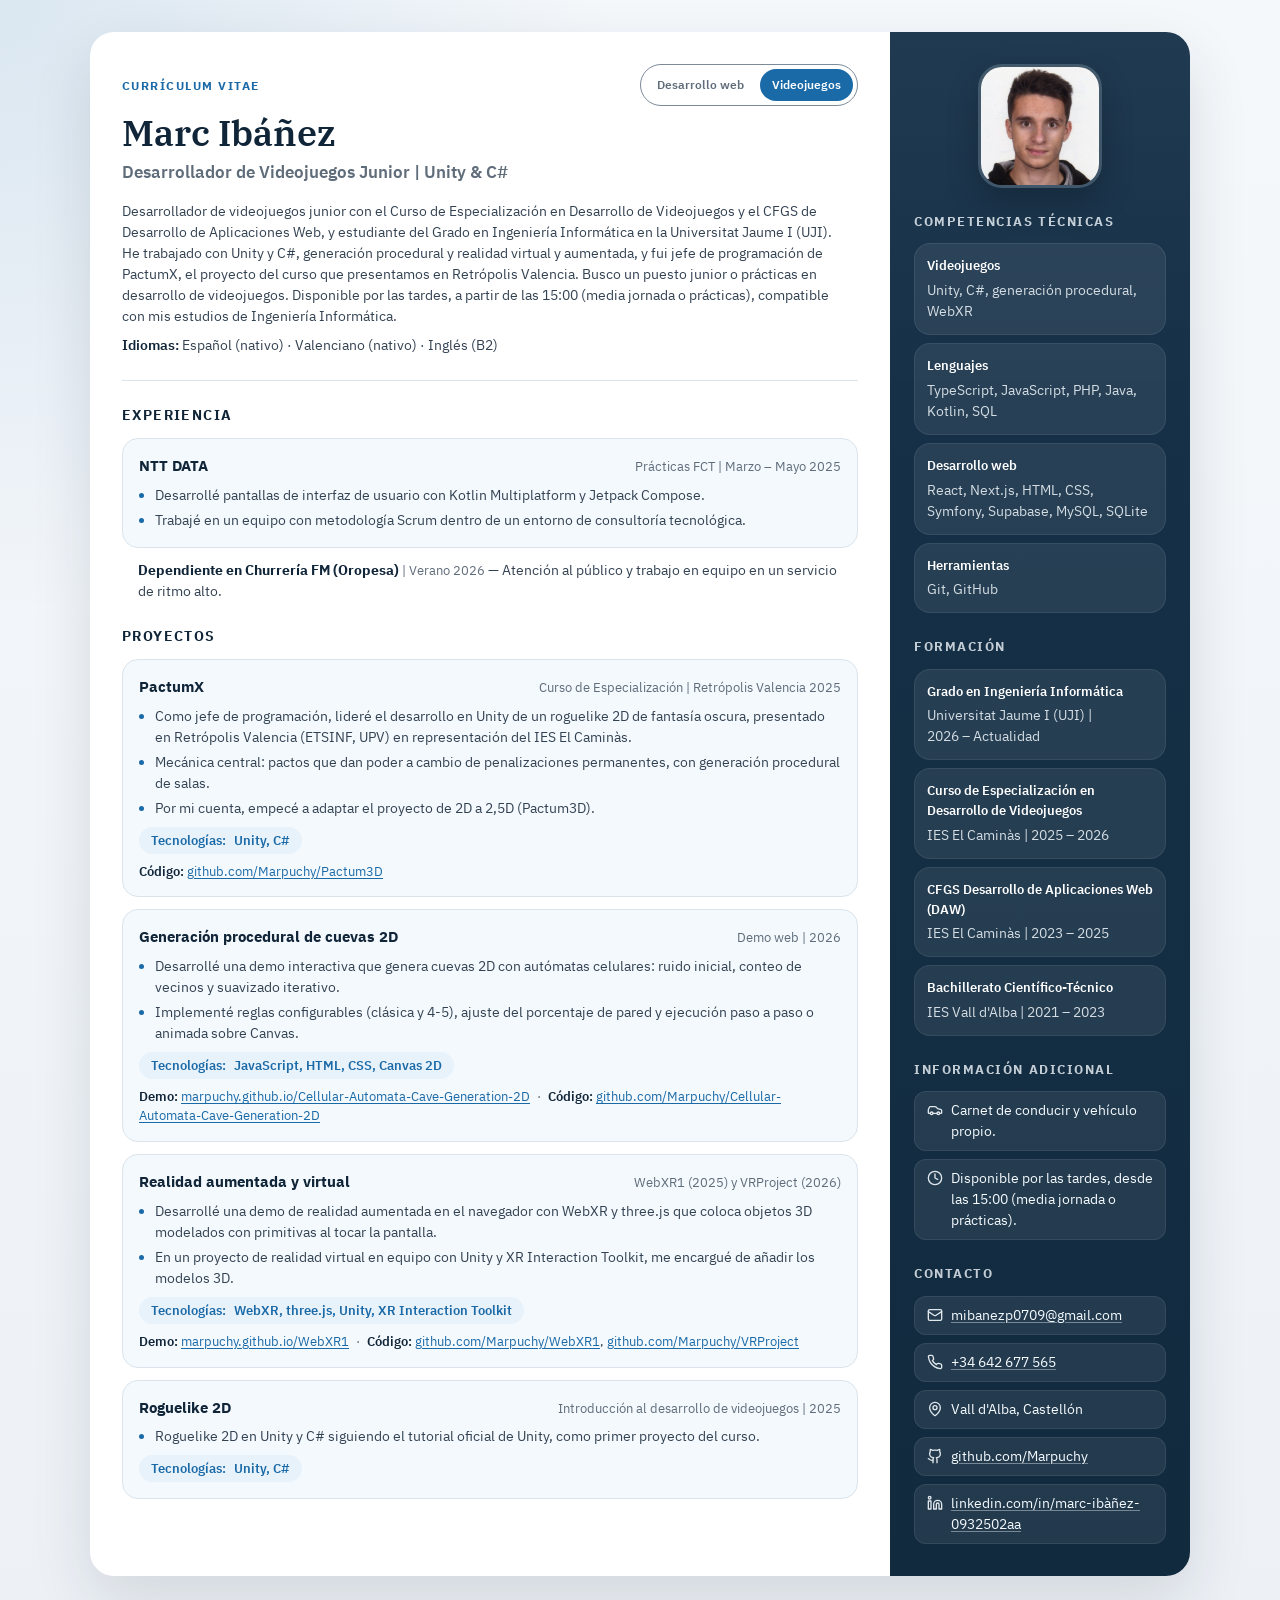
==== videojuegos/index.html @ 7da6ec4f "Genera el CV desde data/cv.json con versiones web y videojuegos - data/cv.json como fuente única (te" ====
<!DOCTYPE html>
<html lang="es">
<head>
    <meta charset="UTF-8">
    <meta name="viewport" content="width=device-width, initial-scale=1.0">
    <meta name="description" content="Currículum de Marc Ibáñez, desarrollador de videojuegos junior (Unity, C#, generación procedural, WebXR).">
    <title>Currículum | Marc Ibáñez – Desarrollador de videojuegos junior</title>
    <link rel="preload" href="../fonts/ibm-plex-sans-latin-400-normal.woff2" as="font" type="font/woff2" crossorigin>
    <link rel="stylesheet" href="../styles.css">
</head>
<body>
<!-- Generado por build.js a partir de data/cv.json: no editar a mano.
     El orden del DOM es el orden de lectura del PDF (ATS). -->
<main class="resume">
    <div class="content">
        <header class="hero">
            <div class="hero-top">
                <p class="eyebrow">Currículum Vitae</p>
                <nav class="version-switcher" aria-label="Versión del currículum">
                    <a class="version-link" href="../.">Desarrollo web</a>
                    <a class="version-link" href="../videojuegos/" aria-current="page">Videojuegos</a>
                </nav>
            </div>

            <h1>Marc Ibáñez</h1>
            <p class="role">Desarrollador de Videojuegos Junior | Unity &amp; C#</p>
            <p class="summary">Desarrollador de videojuegos junior con el Curso de Especialización en Desarrollo de Videojuegos y el CFGS de Desarrollo de Aplicaciones Web, y estudiante del Grado en Ingeniería Informática en la Universitat Jaume I (UJI). He trabajado con Unity y C#, generación procedural y realidad virtual y aumentada, y fui jefe de programación de PactumX, el proyecto del curso que presentamos en Retrópolis Valencia. Busco un puesto junior o prácticas en desarrollo de videojuegos. Disponible por las tardes, a partir de las 15:00 (media jornada o prácticas), compatible con mis estudios de Ingeniería Informática.</p>
            <p class="spoken-languages"><strong>Idiomas:</strong> Español (nativo) · Valenciano (nativo) · Inglés (B2)</p>
        </header>

        <section class="section">
            <h2 class="section-title">Experiencia</h2>

            <article class="entry">
                <div class="entry-head">
                    <h3>NTT DATA</h3>
                    <span class="entry-meta">Prácticas FCT | Marzo – Mayo 2025</span>
                </div>
                <ul class="bullets">
                    <li>Desarrollé pantallas de interfaz de usuario con Kotlin Multiplatform y Jetpack Compose.</li>
                    <li>Trabajé en un equipo con metodología Scrum dentro de un entorno de consultoría tecnológica.</li>
                </ul>
            </article>

            <p class="entry-compact"><strong>Dependiente en Churrería FM (Oropesa)</strong> <span class="entry-meta">| Verano 2026</span> — Atención al público y trabajo en equipo en un servicio de ritmo alto.</p>
        </section>

        <section class="section">
            <h2 class="section-title">Proyectos</h2>

            <article class="entry">
                <div class="entry-head">
                    <h3>PactumX</h3>
                    <span class="entry-meta">Curso de Especialización | Retrópolis Valencia 2025</span>
                </div>
                <ul class="bullets">
                    <li>Como jefe de programación, lideré el desarrollo en Unity de un roguelike 2D de fantasía oscura, presentado en Retrópolis Valencia (ETSINF, UPV) en representación del IES El Caminàs.</li>
                    <li>Mecánica central: pactos que dan poder a cambio de penalizaciones permanentes, con generación procedural de salas.</li>
                    <li>Por mi cuenta, empecé a adaptar el proyecto de 2D a 2,5D (Pactum3D).</li>
                </ul>
                <p class="tech-line"><span class="tech-label">Tecnologías:</span> Unity, C#</p>
                <p class="links-line"><span class="link-label">Código:</span> <a href="https://github.com/Marpuchy/Pactum3D"><span class="nobr">github.com/Marpuchy/Pactum3D</span></a></p>
            </article>

            <article class="entry">
                <div class="entry-head">
                    <h3>Generación procedural de cuevas 2D</h3>
                    <span class="entry-meta">Demo web | 2026</span>
                </div>
                <ul class="bullets">
                    <li>Desarrollé una demo interactiva que genera cuevas 2D con autómatas celulares: ruido inicial, conteo de vecinos y suavizado iterativo.</li>
                    <li>Implementé reglas configurables (clásica y 4-5), ajuste del porcentaje de pared y ejecución paso a paso o animada sobre Canvas.</li>
                </ul>
                <p class="tech-line"><span class="tech-label">Tecnologías:</span> JavaScript, HTML, CSS, Canvas 2D</p>
                <p class="links-line"><span class="link-label">Demo:</span> <a href="https://marpuchy.github.io/Cellular-Automata-Cave-Generation-2D/"><span class="nobr">marpuchy.github.io/Cellular-Automata-Cave-Generation-2D</span></a> <span class="sep" aria-hidden="true">·</span> <span class="link-label">Código:</span> <a href="https://github.com/Marpuchy/Cellular-Automata-Cave-Generation-2D"><span class="nobr">github.com/Marpuchy/Cellular-Automata-Cave-Generation-2D</span></a></p>
            </article>

            <article class="entry">
                <div class="entry-head">
                    <h3>Realidad aumentada y virtual</h3>
                    <span class="entry-meta">WebXR1 (2025) y VRProject (2026)</span>
                </div>
                <ul class="bullets">
                    <li>Desarrollé una demo de realidad aumentada en el navegador con WebXR y three.js que coloca objetos 3D modelados con primitivas al tocar la pantalla.</li>
                    <li>En un proyecto de realidad virtual en equipo con Unity y XR Interaction Toolkit, me encargué de añadir los modelos 3D.</li>
                </ul>
                <p class="tech-line"><span class="tech-label">Tecnologías:</span> WebXR, three.js, Unity, XR Interaction Toolkit</p>
                <p class="links-line"><span class="link-label">Demo:</span> <a href="https://marpuchy.github.io/WebXR1/"><span class="nobr">marpuchy.github.io/WebXR1</span></a> <span class="sep" aria-hidden="true">·</span> <span class="link-label">Código:</span> <a href="https://github.com/Marpuchy/WebXR1"><span class="nobr">github.com/Marpuchy/WebXR1</span></a>, <a href="https://github.com/Marpuchy/VRProject"><span class="nobr">github.com/Marpuchy/VRProject</span></a></p>
            </article>

            <article class="entry">
                <div class="entry-head">
                    <h3>Roguelike 2D</h3>
                    <span class="entry-meta">Introducción al desarrollo de videojuegos | 2025</span>
                </div>
                <ul class="bullets">
                    <li>Roguelike 2D en Unity y C# siguiendo el tutorial oficial de Unity, como primer proyecto del curso.</li>
                </ul>
                <p class="tech-line"><span class="tech-label">Tecnologías:</span> Unity, C#</p>
            </article>
        </section>
    </div>

    <aside class="sidebar">
        <img src="../img.png" alt="Foto de perfil de Marc Ibáñez" class="profile-picture">

        <section class="panel">
            <h2 class="panel-title">Competencias técnicas</h2>
            <div class="skill-group">
                <h3>Videojuegos</h3>
                <p>Unity, C#, generación procedural, WebXR</p>
            </div>
            <div class="skill-group">
                <h3>Lenguajes</h3>
                <p>TypeScript, JavaScript, PHP, Java, Kotlin, SQL</p>
            </div>
            <div class="skill-group">
                <h3>Desarrollo web</h3>
                <p>React, Next.js, HTML, CSS, Symfony, Supabase, MySQL, SQLite</p>
            </div>
            <div class="skill-group">
                <h3>Herramientas</h3>
                <p>Git, GitHub</p>
            </div>
        </section>

        <section class="panel">
            <h2 class="panel-title">Formación</h2>
            <div class="study">
                <h3>Grado en Ingeniería Informática</h3>
                <p>Universitat Jaume I (UJI) | <span class="dates">2026 – Actualidad</span></p>
            </div>
            <div class="study">
                <h3>Curso de Especialización en Desarrollo de Videojuegos</h3>
                <p>IES El Caminàs | <span class="dates">2025 – 2026</span></p>
            </div>
            <div class="study">
                <h3>CFGS Desarrollo de Aplicaciones Web (DAW)</h3>
                <p>IES El Caminàs | <span class="dates">2023 – 2025</span></p>
            </div>
            <div class="study">
                <h3>Bachillerato Científico-Técnico</h3>
                <p>IES Vall d'Alba | <span class="dates">2021 – 2023</span></p>
            </div>
        </section>

        <section class="panel">
            <h2 class="panel-title">Información adicional</h2>
            <ul class="info-list">
                <li class="contact-item"><svg class="icon" aria-hidden="true" viewBox="0 0 24 24"><path d="M19 17h2c.6 0 1-.4 1-1v-3c0-.9-.7-1.7-1.5-1.9C18.7 10.6 16 10 16 10s-1.3-1.4-2.2-2.3c-.5-.4-1.1-.7-1.8-.7H5c-.6 0-1.1.4-1.4.9l-1.4 2.9A3.7 3.7 0 0 0 2 12v4c0 .6.4 1 1 1h2"/><circle cx="7" cy="17" r="2"/><path d="M9 17h6"/><circle cx="17" cy="17" r="2"/></svg><span>Carnet de conducir y vehículo propio.</span></li>
                <li class="contact-item"><svg class="icon" aria-hidden="true" viewBox="0 0 24 24"><circle cx="12" cy="12" r="10"/><polyline points="12 6 12 12 16 14"/></svg><span>Disponible por las tardes, desde las 15:00 (media jornada o prácticas).</span></li>
            </ul>
        </section>

        <section class="panel">
            <h2 class="panel-title">Contacto</h2>
            <ul class="info-list contact-list">
                <li class="contact-item"><svg class="icon" aria-hidden="true" viewBox="0 0 24 24"><rect width="20" height="16" x="2" y="4" rx="2"/><path d="m22 7-8.97 5.7a1.94 1.94 0 0 1-2.06 0L2 7"/></svg><a href="mailto:mibanezp0709@gmail.com">mibanezp0709@gmail.com</a></li>
                <li class="contact-item"><svg class="icon" aria-hidden="true" viewBox="0 0 24 24"><path d="M22 16.92v3a2 2 0 0 1-2.18 2 19.79 19.79 0 0 1-8.63-3.07 19.5 19.5 0 0 1-6-6 19.79 19.79 0 0 1-3.07-8.67A2 2 0 0 1 4.11 2h3a2 2 0 0 1 2 1.72 12.84 12.84 0 0 0 .7 2.81 2 2 0 0 1-.45 2.11L8.09 9.91a16 16 0 0 0 6 6l1.27-1.27a2 2 0 0 1 2.11-.45 12.84 12.84 0 0 0 2.81.7A2 2 0 0 1 22 16.92z"/></svg><a href="tel:+34642677565">+34 642 677 565</a></li>
                <li class="contact-item"><svg class="icon" aria-hidden="true" viewBox="0 0 24 24"><path d="M20 10c0 4.993-5.539 10.193-7.399 11.799a1 1 0 0 1-1.202 0C9.539 20.193 4 14.993 4 10a8 8 0 0 1 16 0"/><circle cx="12" cy="10" r="3"/></svg><span>Vall d'Alba, Castellón</span></li>
                <li class="contact-item"><svg class="icon" aria-hidden="true" viewBox="0 0 24 24"><path d="M15 22v-4a4.8 4.8 0 0 0-1-3.5c3 0 6-2 6-5.5.08-1.25-.27-2.48-1-3.5.28-1.15.28-2.35 0-3.5 0 0-1 0-3 1.5-2.64-.5-5.36-.5-8 0C6 2 5 2 5 2c-.3 1.15-.3 2.35 0 3.5A5.403 5.403 0 0 0 4 9c0 3.5 3 5.5 6 5.5-.39.49-.68 1.05-.85 1.65-.17.6-.22 1.23-.15 1.85v4"/><path d="M9 18c-4.51 2-5-2-7-2"/></svg><a href="https://github.com/Marpuchy"><span class="nobr">github.com/</span><wbr><span class="nobr">Marpuchy</span></a></li>
                <li class="contact-item"><svg class="icon" aria-hidden="true" viewBox="0 0 24 24"><path d="M16 8a6 6 0 0 1 6 6v7h-4v-7a2 2 0 0 0-2-2 2 2 0 0 0-2 2v7h-4v-7a6 6 0 0 1 6-6z"/><rect width="4" height="12" x="2" y="9"/><circle cx="4" cy="4" r="2"/></svg><a href="https://www.linkedin.com/in/marc-ib%C3%A0%C3%B1ez-0932502aa/"><span class="nobr">linkedin.com/</span><wbr><span class="nobr">in/</span><wbr><span class="nobr">marc-ibàñez-0932502aa</span></a></li>
            </ul>
        </section>
    </aside>
</main>
</body>
</html>
---- styles.css ----
/* Fuentes estáticas alojadas en el repo (OFL, ver fonts/OFL.txt). No usar Google Fonts:
   sirve fuentes variables que Chrome incrusta en el PDF como Type 3, peor para los ATS. */
@font-face {
    font-family: "IBM Plex Sans";
    font-style: normal;
    font-weight: 400;
    font-display: swap;
    src: url("fonts/ibm-plex-sans-latin-400-normal.woff2") format("woff2");
}

@font-face {
    font-family: "IBM Plex Sans";
    font-style: normal;
    font-weight: 600;
    font-display: swap;
    src: url("fonts/ibm-plex-sans-latin-600-normal.woff2") format("woff2");
}

@font-face {
    font-family: "IBM Plex Sans";
    font-style: normal;
    font-weight: 700;
    font-display: swap;
    src: url("fonts/ibm-plex-sans-latin-700-normal.woff2") format("woff2");
}

@font-face {
    font-family: "IBM Plex Serif";
    font-style: normal;
    font-weight: 600;
    font-display: swap;
    src: url("fonts/ibm-plex-serif-latin-600-normal.woff2") format("woff2");
}

/* Tokens: ver .claude/skills/curriculum-design-system/SKILL.md */
:root {
    --surface: #edf1f6;
    --paper: #ffffff;
    --panel-raised: #f4f9fd;
    --ink: #17212b;
    --ink-strong: #102538;
    --ink-body: #334252;
    --ink-muted: #5f6c7a;
    --border: #dbe4ec;
    --border-control: #7d8b99;
    --accent: #1b6aa8;
    --accent-soft: #e8f2fa;
    --focus: #1b6aa8;

    --sidebar: #17324a;
    --sidebar-end: #112a3e;
    --side-ink: #f6fbff;
    --side-ink-body: rgba(246, 251, 255, 0.84);
    --side-ink-muted: rgba(246, 251, 255, 0.78);
    --side-raised: rgba(255, 255, 255, 0.08);
    --side-border: rgba(255, 255, 255, 0.08);
    --side-accent: #8cc8f5;

    --print-side: #f3f6f9;
    --shadow: 0 24px 60px rgba(16, 31, 48, 0.12);
}

* {
    box-sizing: border-box;
    margin: 0;
    padding: 0;
}

html {
    font-size: 14px;
}

body {
    min-height: 100vh;
    padding: 32px;
    background:
        radial-gradient(circle at top left, rgba(27, 106, 168, 0.12), transparent 30%),
        linear-gradient(180deg, #f5f8fb 0%, var(--surface) 100%);
    color: var(--ink);
    font-family: "IBM Plex Sans", sans-serif;
    line-height: 1.5;
}

a {
    color: inherit;
    text-decoration: underline;
    text-decoration-color: currentColor;
    text-decoration-thickness: 1px;
    text-underline-offset: 2px;
}

:focus-visible {
    outline: 2px solid var(--focus);
    outline-offset: 2px;
    border-radius: 4px;
}

.resume {
    max-width: 1100px;
    margin: 0 auto;
    display: grid;
    grid-template-columns: minmax(0, 1fr) 300px;
    background: var(--paper);
    border-radius: 24px;
    overflow: hidden;
    box-shadow: var(--shadow);
}

/* ---------- Contenido principal ---------- */

.content {
    padding: 32px;
}

.hero {
    padding-bottom: 24px;
    border-bottom: 1px solid var(--border);
}

.hero-top {
    display: flex;
    align-items: center;
    justify-content: space-between;
    gap: 16px;
}

.eyebrow {
    color: var(--accent);
    font-size: 0.88rem;
    font-weight: 700;
    letter-spacing: 0.12em;
    text-transform: uppercase;
}

.version-switcher {
    display: inline-flex;
    align-items: center;
    gap: 4px;
    padding: 4px;
    border: 1px solid var(--border-control);
    border-radius: 999px;
    background: var(--paper);
}

.version-link {
    display: inline-flex;
    align-items: center;
    min-height: 32px;
    border-radius: 999px;
    padding: 4px 12px;
    color: var(--ink-muted);
    font-size: 0.86rem;
    font-weight: 600;
    text-decoration: none;
}

.version-link:hover {
    color: var(--accent);
    text-decoration: underline;
}

.version-link[aria-current="page"] {
    background: var(--accent);
    color: #ffffff;
    text-decoration: none;
}

.hero h1 {
    margin-top: 8px;
    font-family: "IBM Plex Serif", serif;
    font-size: 2.6rem;
    font-weight: 600;
    line-height: 1.05;
    color: var(--ink-strong);
}

.role {
    margin-top: 8px;
    font-size: 1.18rem;
    font-weight: 600;
    color: var(--ink-muted);
}

.summary {
    margin-top: 16px;
    max-width: 720px;
    color: var(--ink-body);
    font-size: 1rem;
}

.spoken-languages {
    margin-top: 8px;
    color: var(--ink-body);
}

.spoken-languages strong {
    font-weight: 600;
    color: var(--ink-strong);
}

.section {
    margin-top: 24px;
}

.section-title {
    margin-bottom: 12px;
    font-size: 1rem;
    font-weight: 700;
    letter-spacing: 0.1em;
    text-transform: uppercase;
    color: var(--ink-strong);
}

.entry {
    padding: 16px;
    border: 1px solid var(--border);
    border-radius: 16px;
    background: var(--panel-raised);
}

.entry + .entry {
    margin-top: 12px;
}

.entry-head {
    display: flex;
    align-items: baseline;
    justify-content: space-between;
    gap: 12px;
    margin-bottom: 8px;
}

.entry-head h3 {
    font-size: 1.04rem;
    font-weight: 700;
    color: var(--ink-strong);
}

.entry-meta {
    color: var(--ink-muted);
    font-size: 0.92rem;
    text-align: right;
    font-variant-numeric: tabular-nums;
}

.entry p {
    color: var(--ink-body);
}

.bullets {
    padding-left: 16px;
    color: var(--ink-body);
}

.bullets li + li {
    margin-top: 4px;
}

.bullets li::marker {
    color: var(--accent);
}

.links-line {
    margin-top: 8px;
    font-size: 0.9rem;
    overflow-wrap: anywhere;
}

.links-line a {
    color: var(--accent);
}

.link-label {
    font-weight: 600;
    color: var(--ink-strong);
}

.sep {
    margin: 0 4px;
    color: var(--ink-muted);
}

.entry-compact {
    margin-top: 12px;
    padding: 0 16px;
    color: var(--ink-body);
}

.entry-compact strong {
    font-weight: 700;
    color: var(--ink-strong);
}

.entry-compact .entry-meta {
    font-size: 0.92rem;
}

.entry .tech-line {
    margin-top: 8px;
    display: inline-flex;
    flex-wrap: wrap;
    gap: 4px 8px;
    padding: 4px 12px;
    border-radius: 999px;
    background: var(--accent-soft);
    color: var(--accent);
    font-size: 0.9rem;
    font-weight: 600;
}

.tech-label {
    white-space: nowrap;
}

/* ---------- Columna lateral ---------- */

.sidebar {
    background:
        linear-gradient(180deg, rgba(255, 255, 255, 0.04), transparent 24%),
        linear-gradient(180deg, var(--sidebar) 0%, var(--sidebar-end) 100%);
    color: var(--side-ink);
    padding: 32px 24px;
}

.sidebar :focus-visible {
    outline-color: var(--side-accent);
}

.profile-picture {
    width: 124px;
    height: 124px;
    border-radius: 24px;
    object-fit: cover;
    object-position: top;
    display: block;
    margin: 0 auto 24px;
    border: 3px solid rgba(255, 255, 255, 0.16);
    box-shadow: 0 14px 32px rgba(0, 0, 0, 0.22);
}

.panel + .panel {
    margin-top: 24px;
}

.panel-title {
    margin-bottom: 12px;
    font-size: 0.92rem;
    font-weight: 700;
    letter-spacing: 0.12em;
    text-transform: uppercase;
    color: var(--side-ink-muted);
}

.skill-group,
.study {
    padding: 12px;
    border-radius: 16px;
    background: var(--side-raised);
    border: 1px solid var(--side-border);
}

.skill-group + .skill-group,
.study + .study {
    margin-top: 8px;
}

.skill-group h3,
.study h3 {
    margin-bottom: 4px;
    font-size: 0.94rem;
    font-weight: 600;
    color: #ffffff;
}

.skill-group p,
.study p {
    color: var(--side-ink-body);
}

.dates {
    font-variant-numeric: tabular-nums;
    white-space: nowrap;
}

.info-list {
    list-style: none;
    display: grid;
    gap: 8px;
}

.info-list li {
    padding: 8px 12px;
    border: 1px solid var(--side-border);
    border-radius: 12px;
    background: var(--side-raised);
}

.contact-item {
    display: flex;
    align-items: flex-start;
    gap: 8px;
}

.contact-item a,
.contact-item span {
    min-width: 0;
}

.links-line a,
.contact-item a {
    overflow-wrap: anywhere;
}

.contact-item a {
    text-decoration-color: rgba(246, 251, 255, 0.4);
}

.icon {
    width: 16px;
    height: 16px;
    flex: 0 0 16px;
    fill: none;
    stroke: currentColor;
    stroke-width: 2;
    stroke-linecap: round;
    stroke-linejoin: round;
    margin-top: 2px;
    opacity: 0.9;
}

/* ---------- Responsive (solo pantalla: no debe afectar a la impresión) ---------- */

@media (pointer: coarse) {
    .version-link {
        min-height: 44px;
    }

    .contact-item a {
        display: inline-block;
        padding: 12px 0;
        margin: -12px 0;
    }
}

@media screen and (max-width: 900px) {
    body {
        padding: 16px;
    }

    .resume {
        grid-template-columns: minmax(0, 1fr);
    }

    .sidebar,
    .content {
        padding: 24px 16px;
    }

    .profile-picture {
        width: 112px;
        height: 112px;
    }
}

@media screen and (max-width: 640px) {
    html {
        font-size: 13px;
    }

    .hero-top {
        flex-direction: column-reverse;
        align-items: flex-start;
    }

    .hero h1 {
        font-size: 2.2rem;
    }

    .entry-head {
        flex-direction: column;
        gap: 4px;
    }

    .entry-meta {
        text-align: left;
    }
}

/* ---------- Impresión / PDF: A4, una página, dos columnas, fondo claro ---------- */

/* Margen 0 en @page: así Chrome no tiene hueco para imprimir encabezados/pies (fecha, URL)
   aunque estén activados en el diálogo. El margen real lo da el padding del body. */
@page {
    size: A4;
    margin: 0;
}

@media print {
    html {
        font-size: 8.4pt;
    }

    body {
        min-height: 0;
        padding: 12mm;
        background: #ffffff;
        line-height: 1.3;
    }

    a {
        text-decoration: none;
    }

    /* URL sin partir en el PDF: pdftotext borra el guion de final de línea y la URL llega rota al ATS */
    .nobr {
        white-space: nowrap;
    }

    .resume {
        /* Alto útil del A4 (297 − 2 × 12 mm) menos 1 mm de margen, para que el lateral llegue al pie */
        min-height: 272mm;
        max-width: none;
        grid-template-columns: minmax(0, 1fr) 60mm;
        column-gap: 6mm;
        border-radius: 0;
        box-shadow: none;
        overflow: visible;
    }

    .content {
        padding: 0;
    }

    .eyebrow,
    .version-switcher {
        display: none;
    }

    .hero {
        padding-bottom: 2.5mm;
    }

    .hero h1 {
        margin-top: 0;
        font-size: 23pt;
    }

    .role {
        margin-top: 1mm;
        font-size: 11.5pt;
    }

    .summary {
        margin-top: 2mm;
        max-width: none;
        font-size: 8.8pt;
    }

    .spoken-languages {
        margin-top: 1mm;
        font-size: 8.8pt;
    }

    .section {
        margin-top: 3.5mm;
    }

    .section-title,
    .panel-title {
        margin-bottom: 2mm;
        font-size: 9.5pt;
        letter-spacing: 0.06em;
        color: var(--ink-strong);
    }

    .entry {
        padding: 2mm 2.5mm;
        border: 0.5pt solid var(--border);
        border-radius: 2mm;
        background: #ffffff;
    }

    .entry + .entry {
        margin-top: 2mm;
    }

    .entry-head {
        margin-bottom: 1mm;
    }

    .entry-head h3 {
        font-size: 10pt;
    }

    .entry-meta {
        font-size: 8.5pt;
    }

    .bullets {
        padding-left: 3.5mm;
    }

    .bullets li + li {
        margin-top: 0.5mm;
    }

    /* Tecnologías y enlaces en el mismo párrafo para ahorrar líneas */
    .entry .links-line {
        display: inline;
        margin: 0;
        font-size: 8.2pt;
    }

    .entry .links-line::before {
        content: " · ";
        color: var(--ink-muted);
    }

    .entry-compact {
        margin-top: 2mm;
        padding: 0 3mm;
    }

    .entry-compact .entry-meta {
        font-size: inherit;
    }

    .entry .tech-line {
        display: inline;
        margin: 0;
        padding: 0;
        border-radius: 0;
        background: none;
        font-size: 8.2pt;
    }

    .entry .bullets {
        margin-bottom: 1mm;
    }

    .sidebar {
        background: var(--print-side);
        color: var(--ink);
        padding: 5mm 4mm;
        border-radius: 2mm;
        -webkit-print-color-adjust: exact;
        print-color-adjust: exact;
    }

    .profile-picture {
        width: 26mm;
        height: 26mm;
        margin-bottom: 4mm;
        border: 0;
        border-radius: 3mm;
        box-shadow: none;
    }

    .panel + .panel {
        margin-top: 4mm;
    }

    .skill-group,
    .study {
        padding: 0;
        border: 0;
        border-radius: 0;
        background: none;
    }

    .skill-group + .skill-group,
    .study + .study {
        margin-top: 1.5mm;
    }

    .skill-group h3,
    .study h3 {
        margin-bottom: 0;
        font-size: 8.8pt;
        color: var(--ink-strong);
    }

    .skill-group p,
    .study p {
        color: var(--ink-body);
    }

    .info-list {
        gap: 1mm;
    }

    .info-list li {
        padding: 0;
        border: 0;
        border-radius: 0;
        background: none;
    }

    .contact-item {
        gap: 2mm;
    }

    .icon {
        width: 3.4mm;
        height: 3.4mm;
        flex-basis: 3.4mm;
        stroke-width: 1.75;
        margin-top: 0.4mm;
        color: var(--accent);
    }

    .entry,
    .skill-group,
    .study,
    .info-list li,
    .panel {
        break-inside: avoid;
    }
}
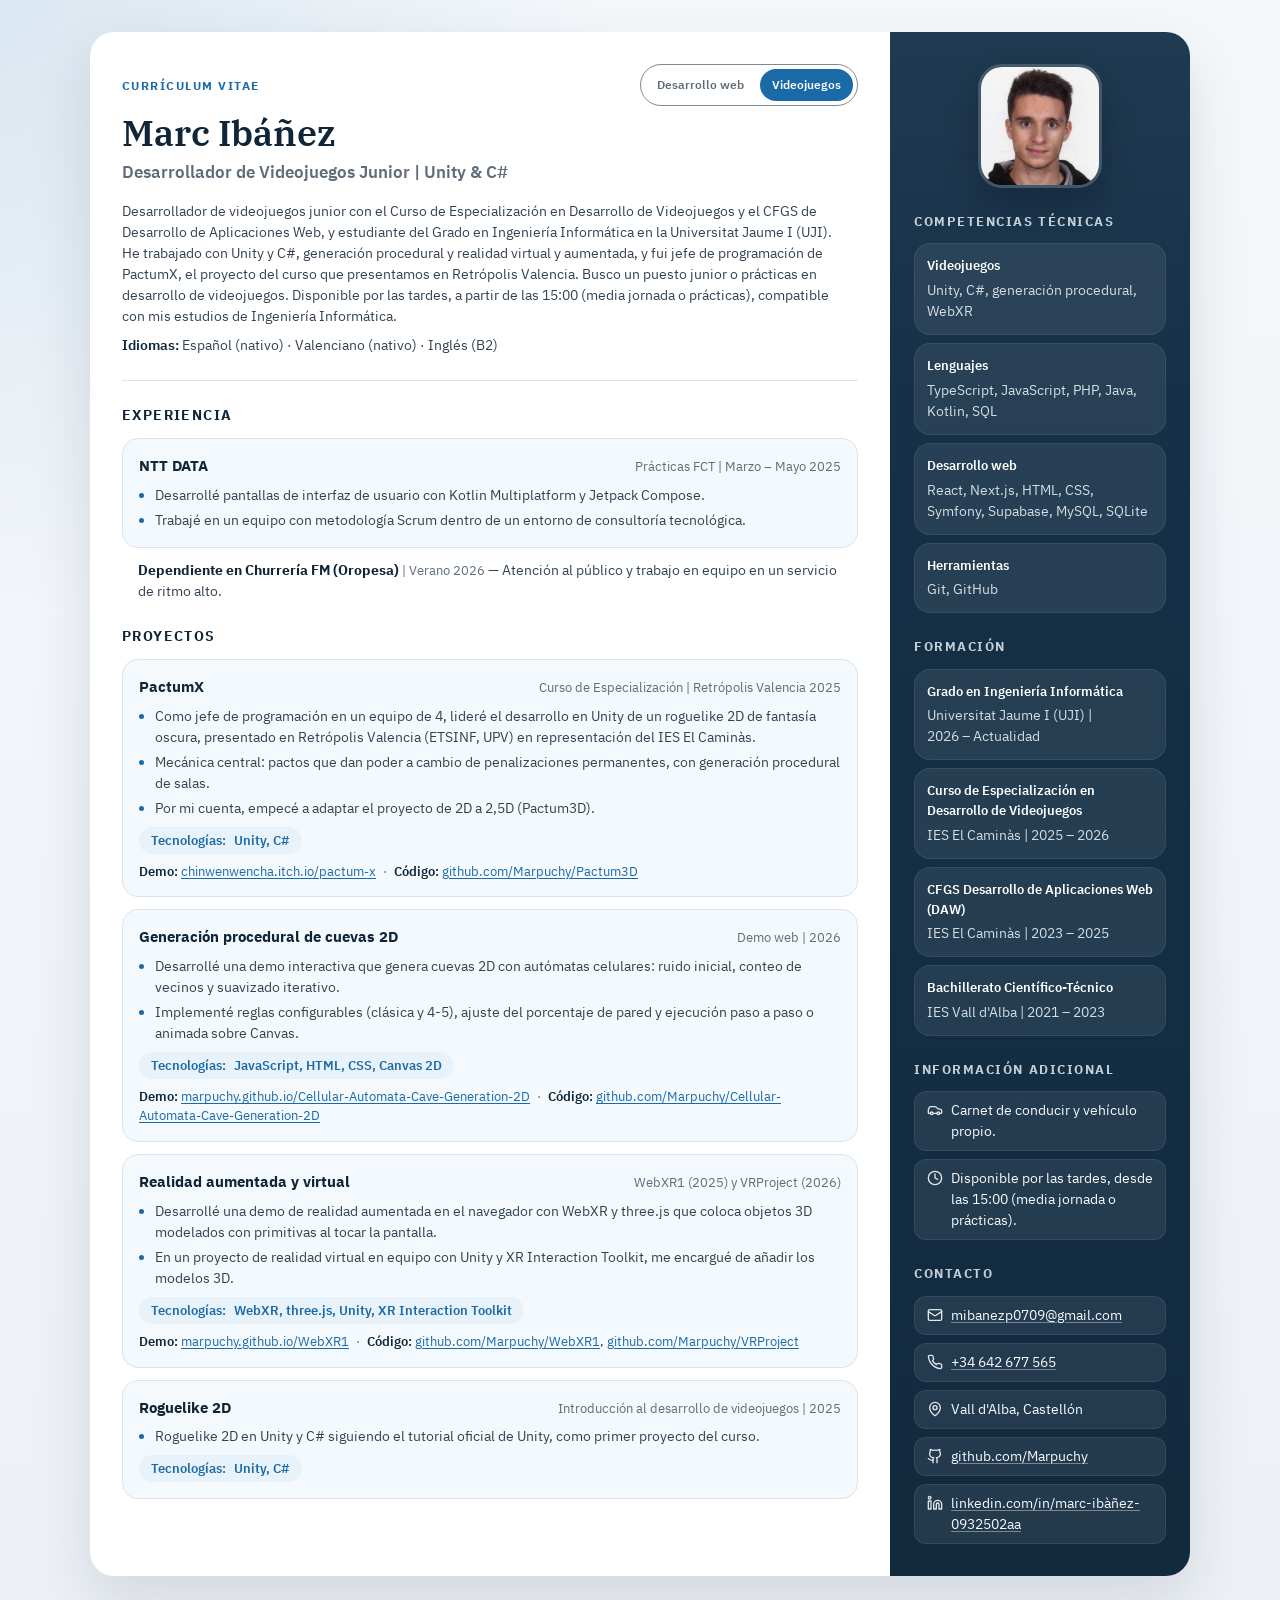
==== commit 7dd7a661: "Enlaza PactumX en itch.io y el código de Disperson - PactumX: equipo de 4 y demo descargable en itch" ====
--- a/videojuegos/index.html
+++ b/videojuegos/index.html
@@ -54,12 +54,12 @@
                     <span class="entry-meta">Curso de Especialización | Retrópolis Valencia 2025</span>
                 </div>
                 <ul class="bullets">
-                    <li>Como jefe de programación, lideré el desarrollo en Unity de un roguelike 2D de fantasía oscura, presentado en Retrópolis Valencia (ETSINF, UPV) en representación del IES El Caminàs.</li>
+                    <li>Como jefe de programación en un equipo de 4, lideré el desarrollo en Unity de un roguelike 2D de fantasía oscura, presentado en Retrópolis Valencia (ETSINF, UPV) en representación del IES El Caminàs.</li>
                     <li>Mecánica central: pactos que dan poder a cambio de penalizaciones permanentes, con generación procedural de salas.</li>
                     <li>Por mi cuenta, empecé a adaptar el proyecto de 2D a 2,5D (Pactum3D).</li>
                 </ul>
                 <p class="tech-line"><span class="tech-label">Tecnologías:</span> Unity, C#</p>
-                <p class="links-line"><span class="link-label">Código:</span> <a href="https://github.com/Marpuchy/Pactum3D"><span class="nobr">github.com/Marpuchy/Pactum3D</span></a></p>
+                <p class="links-line"><span class="link-label">Demo:</span> <a href="https://chinwenwencha.itch.io/pactum-x"><span class="nobr">chinwenwencha.itch.io/pactum-x</span></a> <span class="sep" aria-hidden="true">·</span> <span class="link-label">Código:</span> <a href="https://github.com/Marpuchy/Pactum3D"><span class="nobr">github.com/Marpuchy/Pactum3D</span></a></p>
             </article>
 
             <article class="entry">
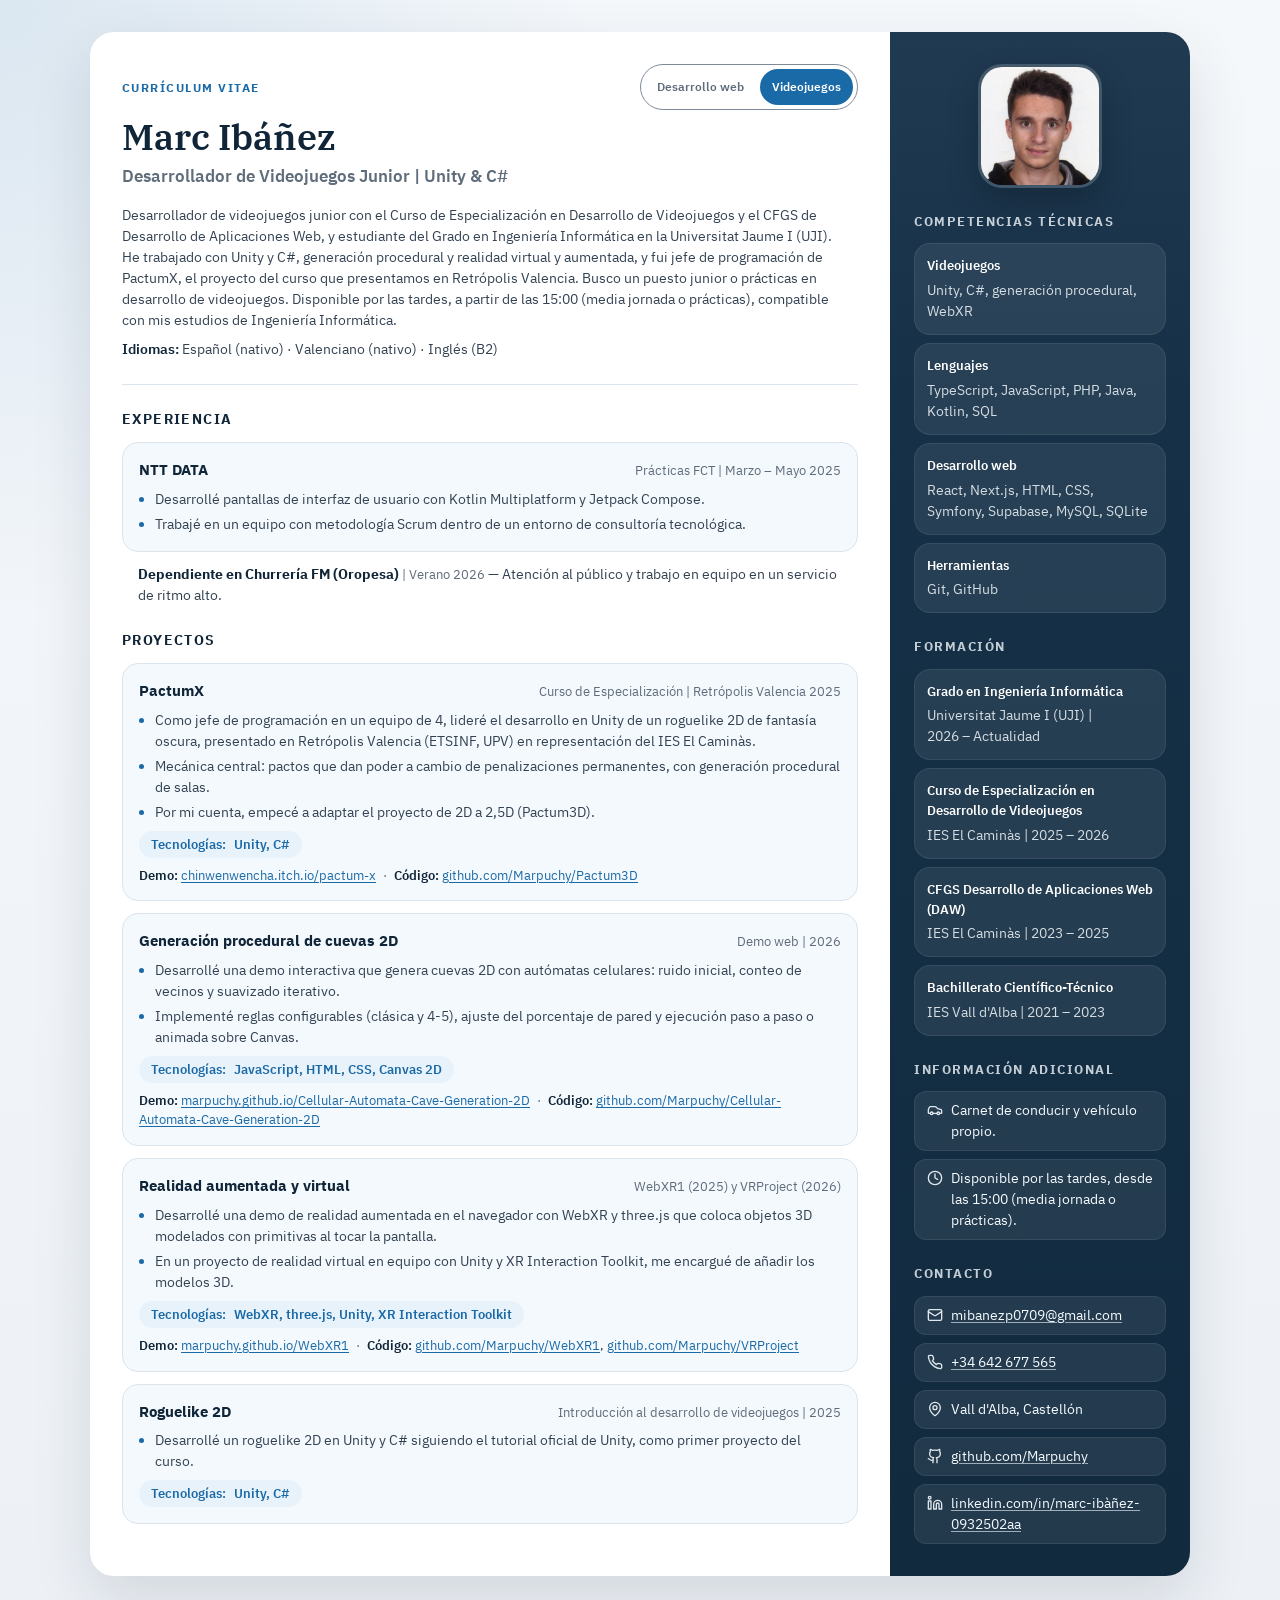
==== commit 5899ef85: "Aplica la revisión de UI - PDF: contacto sin iconos y a 7,6 pt para que la URL de LinkedIn quepa   e" ====
--- a/videojuegos/index.html
+++ b/videojuegos/index.html
@@ -59,7 +59,7 @@
                     <li>Por mi cuenta, empecé a adaptar el proyecto de 2D a 2,5D (Pactum3D).</li>
                 </ul>
                 <p class="tech-line"><span class="tech-label">Tecnologías:</span> Unity, C#</p>
-                <p class="links-line"><span class="link-label">Demo:</span> <a href="https://chinwenwencha.itch.io/pactum-x"><span class="nobr">chinwenwencha.itch.io/pactum-x</span></a> <span class="sep" aria-hidden="true">·</span> <span class="link-label">Código:</span> <a href="https://github.com/Marpuchy/Pactum3D"><span class="nobr">github.com/Marpuchy/Pactum3D</span></a></p>
+                <p class="links-line"><span class="link-label">Demo:</span> <a href="https://chinwenwencha.itch.io/pactum-x" target="_blank" rel="noreferrer"><span class="nobr">chinwenwencha.itch.io/pactum-x</span></a> <span class="sep" aria-hidden="true">·</span> <span class="link-label">Código:</span> <a href="https://github.com/Marpuchy/Pactum3D" target="_blank" rel="noreferrer"><span class="nobr">github.com/Marpuchy/Pactum3D</span></a></p>
             </article>
 
             <article class="entry">
@@ -72,7 +72,7 @@
                     <li>Implementé reglas configurables (clásica y 4-5), ajuste del porcentaje de pared y ejecución paso a paso o animada sobre Canvas.</li>
                 </ul>
                 <p class="tech-line"><span class="tech-label">Tecnologías:</span> JavaScript, HTML, CSS, Canvas 2D</p>
-                <p class="links-line"><span class="link-label">Demo:</span> <a href="https://marpuchy.github.io/Cellular-Automata-Cave-Generation-2D/"><span class="nobr">marpuchy.github.io/Cellular-Automata-Cave-Generation-2D</span></a> <span class="sep" aria-hidden="true">·</span> <span class="link-label">Código:</span> <a href="https://github.com/Marpuchy/Cellular-Automata-Cave-Generation-2D"><span class="nobr">github.com/Marpuchy/Cellular-Automata-Cave-Generation-2D</span></a></p>
+                <p class="links-line"><span class="link-label">Demo:</span> <a href="https://marpuchy.github.io/Cellular-Automata-Cave-Generation-2D/" target="_blank" rel="noreferrer"><span class="nobr">marpuchy.github.io/Cellular-Automata-Cave-Generation-2D</span></a> <span class="sep" aria-hidden="true">·</span> <span class="link-label">Código:</span> <a href="https://github.com/Marpuchy/Cellular-Automata-Cave-Generation-2D" target="_blank" rel="noreferrer"><span class="nobr">github.com/Marpuchy/Cellular-Automata-Cave-Generation-2D</span></a></p>
             </article>
 
             <article class="entry">
@@ -85,7 +85,7 @@
                     <li>En un proyecto de realidad virtual en equipo con Unity y XR Interaction Toolkit, me encargué de añadir los modelos 3D.</li>
                 </ul>
                 <p class="tech-line"><span class="tech-label">Tecnologías:</span> WebXR, three.js, Unity, XR Interaction Toolkit</p>
-                <p class="links-line"><span class="link-label">Demo:</span> <a href="https://marpuchy.github.io/WebXR1/"><span class="nobr">marpuchy.github.io/WebXR1</span></a> <span class="sep" aria-hidden="true">·</span> <span class="link-label">Código:</span> <a href="https://github.com/Marpuchy/WebXR1"><span class="nobr">github.com/Marpuchy/WebXR1</span></a>, <a href="https://github.com/Marpuchy/VRProject"><span class="nobr">github.com/Marpuchy/VRProject</span></a></p>
+                <p class="links-line"><span class="link-label">Demo:</span> <a href="https://marpuchy.github.io/WebXR1/" target="_blank" rel="noreferrer"><span class="nobr">marpuchy.github.io/WebXR1</span></a> <span class="sep" aria-hidden="true">·</span> <span class="link-label">Código:</span> <a href="https://github.com/Marpuchy/WebXR1" target="_blank" rel="noreferrer"><span class="nobr">github.com/Marpuchy/WebXR1</span></a>, <a href="https://github.com/Marpuchy/VRProject" target="_blank" rel="noreferrer"><span class="nobr">github.com/Marpuchy/VRProject</span></a></p>
             </article>
 
             <article class="entry">
@@ -94,7 +94,7 @@
                     <span class="entry-meta">Introducción al desarrollo de videojuegos | 2025</span>
                 </div>
                 <ul class="bullets">
-                    <li>Roguelike 2D en Unity y C# siguiendo el tutorial oficial de Unity, como primer proyecto del curso.</li>
+                    <li>Desarrollé un roguelike 2D en Unity y C# siguiendo el tutorial oficial de Unity, como primer proyecto del curso.</li>
                 </ul>
                 <p class="tech-line"><span class="tech-label">Tecnologías:</span> Unity, C#</p>
             </article>
@@ -158,8 +158,8 @@
                 <li class="contact-item"><svg class="icon" aria-hidden="true" viewBox="0 0 24 24"><rect width="20" height="16" x="2" y="4" rx="2"/><path d="m22 7-8.97 5.7a1.94 1.94 0 0 1-2.06 0L2 7"/></svg><a href="mailto:mibanezp0709@gmail.com">mibanezp0709@gmail.com</a></li>
                 <li class="contact-item"><svg class="icon" aria-hidden="true" viewBox="0 0 24 24"><path d="M22 16.92v3a2 2 0 0 1-2.18 2 19.79 19.79 0 0 1-8.63-3.07 19.5 19.5 0 0 1-6-6 19.79 19.79 0 0 1-3.07-8.67A2 2 0 0 1 4.11 2h3a2 2 0 0 1 2 1.72 12.84 12.84 0 0 0 .7 2.81 2 2 0 0 1-.45 2.11L8.09 9.91a16 16 0 0 0 6 6l1.27-1.27a2 2 0 0 1 2.11-.45 12.84 12.84 0 0 0 2.81.7A2 2 0 0 1 22 16.92z"/></svg><a href="tel:+34642677565">+34 642 677 565</a></li>
                 <li class="contact-item"><svg class="icon" aria-hidden="true" viewBox="0 0 24 24"><path d="M20 10c0 4.993-5.539 10.193-7.399 11.799a1 1 0 0 1-1.202 0C9.539 20.193 4 14.993 4 10a8 8 0 0 1 16 0"/><circle cx="12" cy="10" r="3"/></svg><span>Vall d'Alba, Castellón</span></li>
-                <li class="contact-item"><svg class="icon" aria-hidden="true" viewBox="0 0 24 24"><path d="M15 22v-4a4.8 4.8 0 0 0-1-3.5c3 0 6-2 6-5.5.08-1.25-.27-2.48-1-3.5.28-1.15.28-2.35 0-3.5 0 0-1 0-3 1.5-2.64-.5-5.36-.5-8 0C6 2 5 2 5 2c-.3 1.15-.3 2.35 0 3.5A5.403 5.403 0 0 0 4 9c0 3.5 3 5.5 6 5.5-.39.49-.68 1.05-.85 1.65-.17.6-.22 1.23-.15 1.85v4"/><path d="M9 18c-4.51 2-5-2-7-2"/></svg><a href="https://github.com/Marpuchy"><span class="nobr">github.com/</span><wbr><span class="nobr">Marpuchy</span></a></li>
-                <li class="contact-item"><svg class="icon" aria-hidden="true" viewBox="0 0 24 24"><path d="M16 8a6 6 0 0 1 6 6v7h-4v-7a2 2 0 0 0-2-2 2 2 0 0 0-2 2v7h-4v-7a6 6 0 0 1 6-6z"/><rect width="4" height="12" x="2" y="9"/><circle cx="4" cy="4" r="2"/></svg><a href="https://www.linkedin.com/in/marc-ib%C3%A0%C3%B1ez-0932502aa/"><span class="nobr">linkedin.com/</span><wbr><span class="nobr">in/</span><wbr><span class="nobr">marc-ibàñez-0932502aa</span></a></li>
+                <li class="contact-item"><svg class="icon" aria-hidden="true" viewBox="0 0 24 24"><path d="M15 22v-4a4.8 4.8 0 0 0-1-3.5c3 0 6-2 6-5.5.08-1.25-.27-2.48-1-3.5.28-1.15.28-2.35 0-3.5 0 0-1 0-3 1.5-2.64-.5-5.36-.5-8 0C6 2 5 2 5 2c-.3 1.15-.3 2.35 0 3.5A5.403 5.403 0 0 0 4 9c0 3.5 3 5.5 6 5.5-.39.49-.68 1.05-.85 1.65-.17.6-.22 1.23-.15 1.85v4"/><path d="M9 18c-4.51 2-5-2-7-2"/></svg><a href="https://github.com/Marpuchy" target="_blank" rel="noreferrer"><span class="nobr">github.com/</span><wbr><span class="nobr">Marpuchy</span></a></li>
+                <li class="contact-item"><svg class="icon" aria-hidden="true" viewBox="0 0 24 24"><path d="M16 8a6 6 0 0 1 6 6v7h-4v-7a2 2 0 0 0-2-2 2 2 0 0 0-2 2v7h-4v-7a6 6 0 0 1 6-6z"/><rect width="4" height="12" x="2" y="9"/><circle cx="4" cy="4" r="2"/></svg><a href="https://www.linkedin.com/in/marc-ib%C3%A0%C3%B1ez-0932502aa/" target="_blank" rel="noreferrer"><span class="nobr">linkedin.com/</span><wbr><span class="nobr">in/</span><wbr><span class="nobr">marc-ibàñez-0932502aa</span></a></li>
             </ul>
         </section>
     </aside>
--- a/styles.css
+++ b/styles.css
@@ -55,6 +55,13 @@
     --side-raised: rgba(255, 255, 255, 0.08);
     --side-border: rgba(255, 255, 255, 0.08);
     --side-accent: #8cc8f5;
+    --side-ink-strong: #ffffff;
+    --side-underline: rgba(246, 251, 255, 0.6);
+    --side-highlight: rgba(255, 255, 255, 0.04);
+    --photo-border: rgba(255, 255, 255, 0.16);
+    --photo-shadow: 0 14px 32px rgba(0, 0, 0, 0.22);
+    --surface-top: #f5f8fb;
+    --surface-glow: rgba(27, 106, 168, 0.12);
 
     --print-side: #f3f6f9;
     --shadow: 0 24px 60px rgba(16, 31, 48, 0.12);
@@ -74,8 +81,8 @@
     min-height: 100vh;
     padding: 32px;
     background:
-        radial-gradient(circle at top left, rgba(27, 106, 168, 0.12), transparent 30%),
-        linear-gradient(180deg, #f5f8fb 0%, var(--surface) 100%);
+        radial-gradient(circle at top left, var(--surface-glow), transparent 30%),
+        linear-gradient(180deg, var(--surface-top) 0%, var(--surface) 100%);
     color: var(--ink);
     font-family: "IBM Plex Sans", sans-serif;
     line-height: 1.5;
@@ -145,7 +152,7 @@
 .version-link {
     display: inline-flex;
     align-items: center;
-    min-height: 32px;
+    min-height: 36px;
     border-radius: 999px;
     padding: 4px 12px;
     color: var(--ink-muted);
@@ -161,7 +168,7 @@
 
 .version-link[aria-current="page"] {
     background: var(--accent);
-    color: #ffffff;
+    color: var(--paper);
     text-decoration: none;
 }
 
@@ -316,7 +323,7 @@
 
 .sidebar {
     background:
-        linear-gradient(180deg, rgba(255, 255, 255, 0.04), transparent 24%),
+        linear-gradient(180deg, var(--side-highlight), transparent 24%),
         linear-gradient(180deg, var(--sidebar) 0%, var(--sidebar-end) 100%);
     color: var(--side-ink);
     padding: 32px 24px;
@@ -334,8 +341,8 @@
     object-position: top;
     display: block;
     margin: 0 auto 24px;
-    border: 3px solid rgba(255, 255, 255, 0.16);
-    box-shadow: 0 14px 32px rgba(0, 0, 0, 0.22);
+    border: 3px solid var(--photo-border);
+    box-shadow: var(--photo-shadow);
 }
 
 .panel + .panel {
@@ -369,7 +376,7 @@
     margin-bottom: 4px;
     font-size: 0.94rem;
     font-weight: 600;
-    color: #ffffff;
+    color: var(--side-ink-strong);
 }
 
 .skill-group p,
@@ -412,7 +419,7 @@
 }
 
 .contact-item a {
-    text-decoration-color: rgba(246, 251, 255, 0.4);
+    text-decoration-color: var(--side-underline);
 }
 
 .icon {
@@ -435,7 +442,8 @@
         min-height: 44px;
     }
 
-    .contact-item a {
+    .contact-item a,
+    .links-line a {
         display: inline-block;
         padding: 12px 0;
         margin: -12px 0;
@@ -463,12 +471,8 @@
 }
 
 @media screen and (max-width: 640px) {
-    html {
-        font-size: 13px;
-    }
-
     .hero-top {
-        flex-direction: column-reverse;
+        flex-direction: column;
         align-items: flex-start;
     }
 
@@ -483,6 +487,10 @@
 
     .entry-meta {
         text-align: left;
+    }
+
+    .entry .tech-line {
+        border-radius: 12px;
     }
 }
 
@@ -503,7 +511,7 @@
     body {
         min-height: 0;
         padding: 12mm;
-        background: #ffffff;
+        background: var(--paper);
         line-height: 1.3;
     }
 
@@ -577,7 +585,7 @@
         padding: 2mm 2.5mm;
         border: 0.5pt solid var(--border);
         border-radius: 2mm;
-        background: #ffffff;
+        background: var(--paper);
     }
 
     .entry + .entry {
@@ -700,6 +708,16 @@
         gap: 2mm;
     }
 
+    /* La URL de LinkedIn es larga: en el contacto se quitan los iconos y se reduce un punto
+       para que todas las URL quepan en una línea (si se parten, el ATS las lee rotas). */
+    .contact-list {
+        font-size: 7.6pt;
+    }
+
+    .contact-list .icon {
+        display: none;
+    }
+
     .icon {
         width: 3.4mm;
         height: 3.4mm;
@@ -710,6 +728,7 @@
     }
 
     .entry,
+    .entry-compact,
     .skill-group,
     .study,
     .info-list li,
